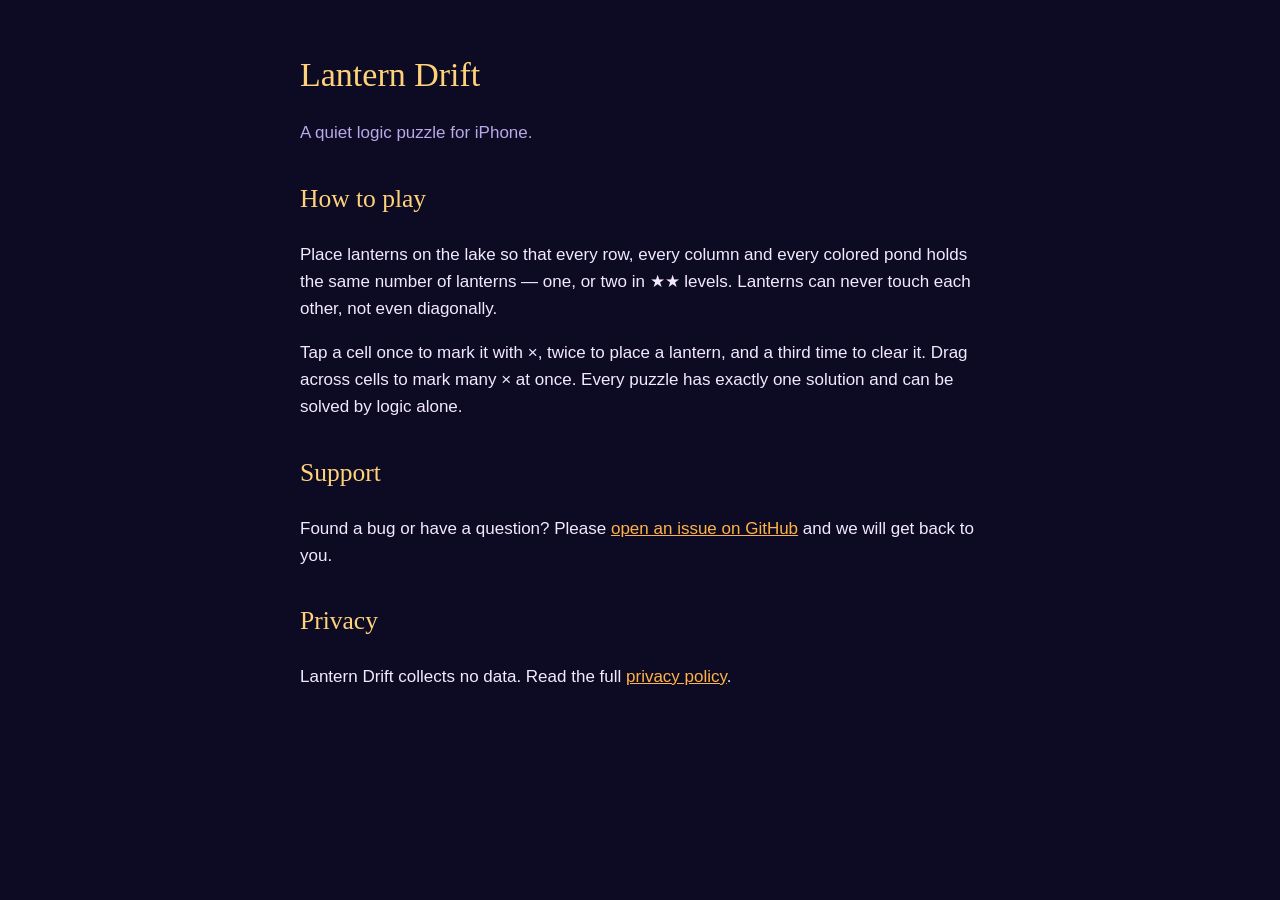
==== lantern-drift/index.html @ f0532e6d "Danadigit games site with Lantern Drift support and privacy pages Co-Authored-By: Claude Opus 5.5 <n" ====
<!doctype html>
<html lang="en">
<head>
<meta charset="utf-8"><meta name="viewport" content="width=device-width, initial-scale=1">
<title>Lantern Drift — Support</title>
<link rel="stylesheet" href="style.css">
</head>
<body><main>
<h1>Lantern Drift</h1>
<p class="dim">A quiet logic puzzle for iPhone.</p>
<h2>How to play</h2>
<p>Place lanterns on the lake so that every row, every column and every colored pond holds the same number of lanterns — one, or two in ★★ levels. Lanterns can never touch each other, not even diagonally.</p>
<p>Tap a cell once to mark it with ×, twice to place a lantern, and a third time to clear it. Drag across cells to mark many × at once. Every puzzle has exactly one solution and can be solved by logic alone.</p>
<h2>Support</h2>
<p>Found a bug or have a question? Please <a href="https://github.com/duyluong1994/danadigit-games/issues">open an issue on GitHub</a> and we will get back to you.</p>
<h2>Privacy</h2>
<p>Lantern Drift collects no data. Read the full <a href="privacy.html">privacy policy</a>.</p>
</main></body>
</html>
---- lantern-drift/style.css ----
:root { color-scheme: dark; }
body { margin: 0; background: #0d0b24; color: #f3e9ff; font: 17px/1.6 -apple-system, "Helvetica Neue", Arial, sans-serif; }
main { max-width: 680px; margin: 0 auto; padding: 48px 20px 80px; }
h1 { font-family: Georgia, serif; color: #ffd27a; font-weight: normal; font-size: 34px; margin: 0 0 8px; }
h2 { font-family: Georgia, serif; color: #ffd27a; font-weight: normal; margin-top: 32px; }
a { color: #ffb347; }
.dim { color: #b9a9e6; }
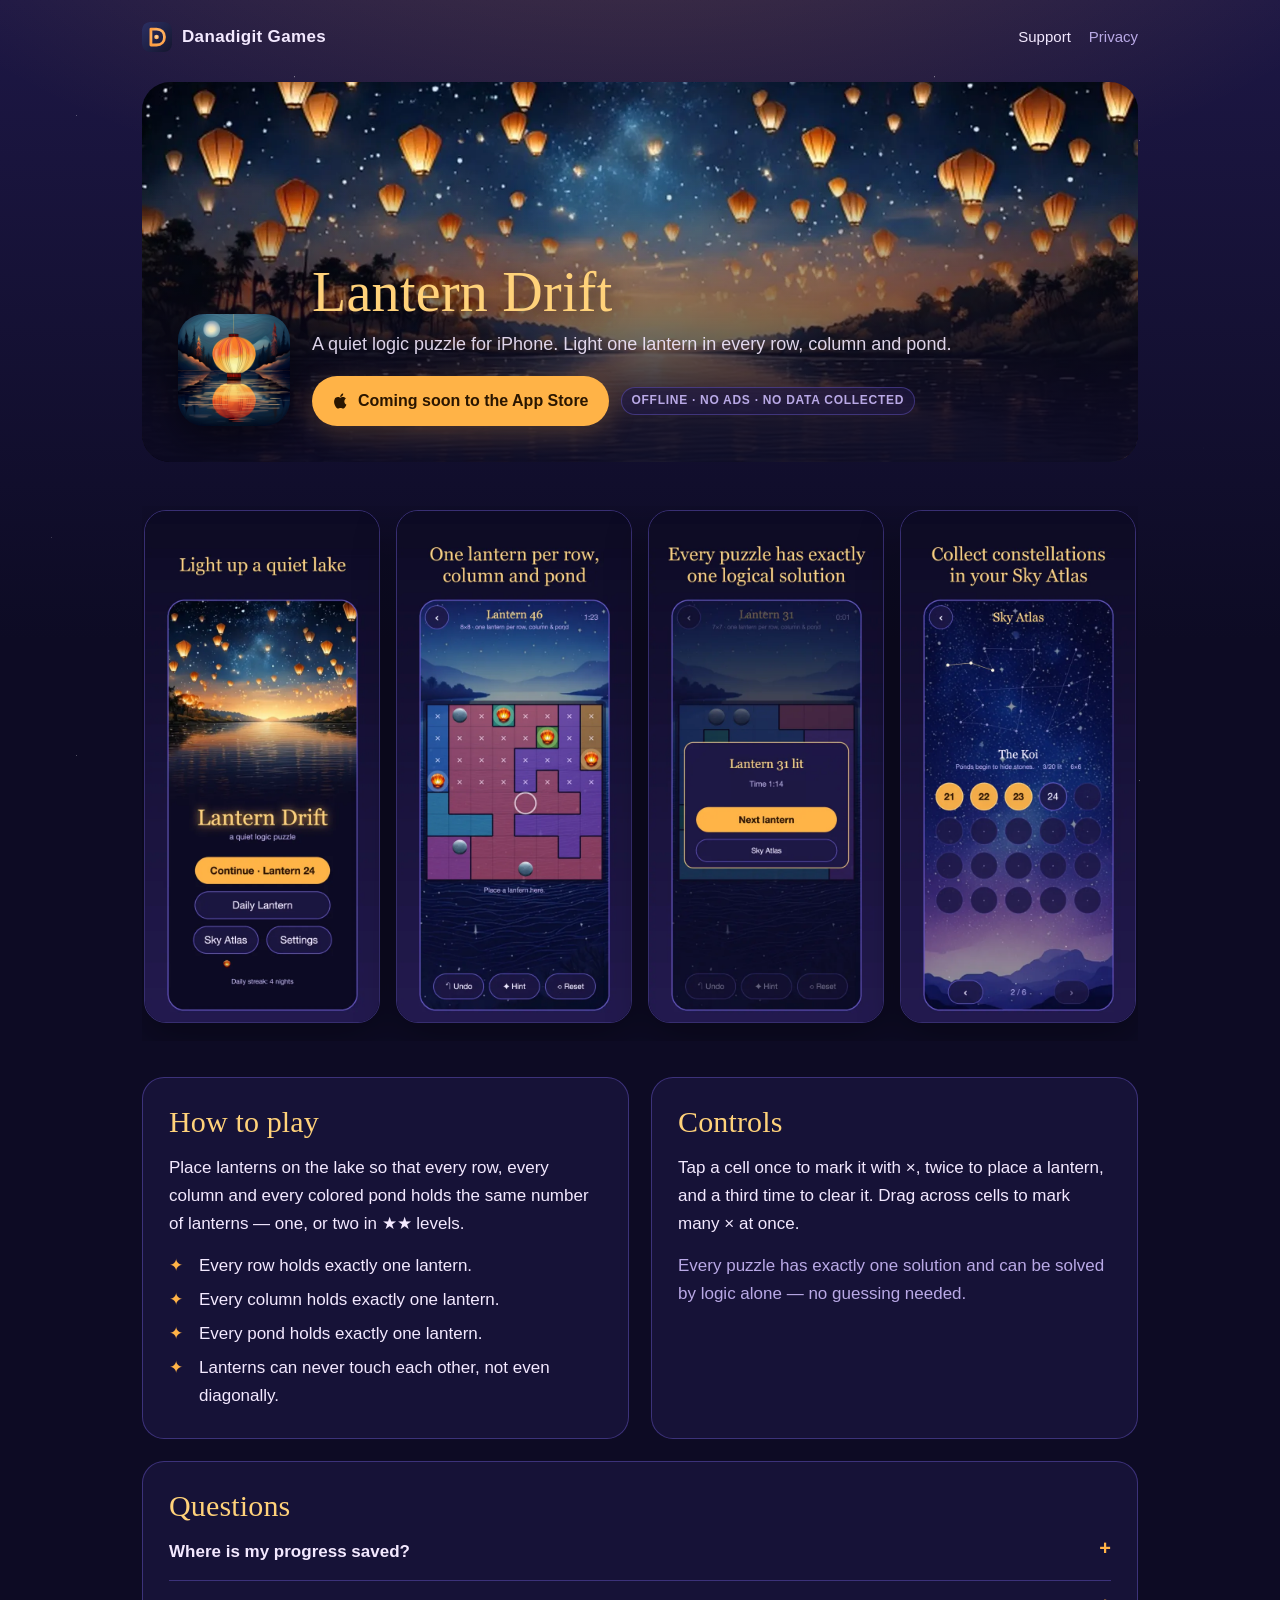
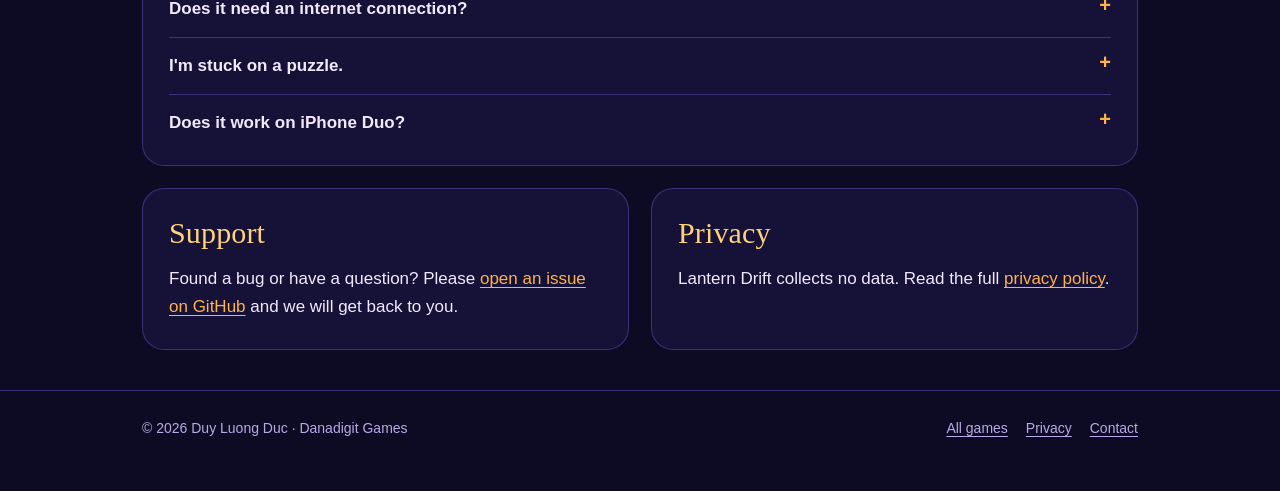
==== commit 01599cdc: "Redesign site: shared design tokens, per-game themes, Lantern Drift hero, screenshots and FAQ Co-Aut" ====
--- a/lantern-drift/index.html
+++ b/lantern-drift/index.html
@@ -3,17 +3,104 @@
 <head>
 <meta charset="utf-8"><meta name="viewport" content="width=device-width, initial-scale=1">
 <title>Lantern Drift — Support</title>
+<meta name="description" content="Lantern Drift is a calm logic puzzle for iPhone: place lanterns on a night lake so every row, column and pond holds one. Help, how to play and contact.">
+<meta name="theme-color" content="#0d0b24">
+<meta property="og:title" content="Lantern Drift — a calm logic puzzle for iPhone">
+<meta property="og:description" content="Release paper lanterns onto a quiet night lake. 120 calm logic puzzles plus a Daily Lantern every night.">
+<meta property="og:image" content="https://games.danadigit.com/lantern-drift/img/og.jpg">
+<meta property="og:url" content="https://games.danadigit.com/lantern-drift/">
+<meta name="twitter:card" content="summary_large_image">
+<link rel="icon" type="image/png" href="img/favicon.png">
+<link rel="apple-touch-icon" href="img/apple-touch-icon.png">
+<link rel="stylesheet" href="../style.css">
 <link rel="stylesheet" href="style.css">
 </head>
-<body><main>
-<h1>Lantern Drift</h1>
-<p class="dim">A quiet logic puzzle for iPhone.</p>
-<h2>How to play</h2>
-<p>Place lanterns on the lake so that every row, every column and every colored pond holds the same number of lanterns — one, or two in ★★ levels. Lanterns can never touch each other, not even diagonally.</p>
-<p>Tap a cell once to mark it with ×, twice to place a lantern, and a third time to clear it. Drag across cells to mark many × at once. Every puzzle has exactly one solution and can be solved by logic alone.</p>
-<h2>Support</h2>
-<p>Found a bug or have a question? Please <a href="https://github.com/duyluong1994/danadigit-games/issues">open an issue on GitHub</a> and we will get back to you.</p>
-<h2>Privacy</h2>
-<p>Lantern Drift collects no data. Read the full <a href="privacy.html">privacy policy</a>.</p>
-</main></body>
+<body>
+<div class="wrap">
+  <header class="topbar">
+    <a class="brand" href="../"><img src="../img/logo.svg" alt="">Danadigit Games</a>
+    <nav><a href="./" aria-current="page">Support</a><a href="privacy.html">Privacy</a></nav>
+  </header>
+
+  <section class="game-hero" aria-label="Lantern Drift">
+    <div class="inner">
+      <img class="app-icon" src="img/icon-256.png" alt="Lantern Drift app icon" width="112" height="112">
+      <div>
+        <h1>Lantern Drift</h1>
+        <p class="tagline">A quiet logic puzzle for iPhone. Light one lantern in every row, column and pond.</p>
+        <div class="actions">
+          <a class="btn" href="https://apps.apple.com/app/id6827719328">
+            <svg viewBox="0 0 24 24" fill="currentColor" aria-hidden="true"><path d="M16.4 12.6c0-2.5 2-3.7 2.1-3.8-1.2-1.7-3-1.9-3.6-2-1.5-.2-3 .9-3.8.9-.8 0-2-.9-3.3-.9-1.7 0-3.3 1-4.2 2.5-1.8 3.1-.5 7.7 1.3 10.2.9 1.2 1.9 2.6 3.2 2.6 1.3-.1 1.8-.8 3.3-.8s2 .8 3.3.8c1.4 0 2.2-1.2 3.1-2.5 1-1.4 1.4-2.8 1.4-2.9 0 0-2.8-1.1-2.8-4.1zM13.9 5.1c.7-.8 1.2-2 1-3.1-1 0-2.2.7-2.9 1.5-.6.7-1.2 1.9-1 3 1.1.1 2.2-.6 2.9-1.4z"/></svg>
+            Coming soon to the App Store
+          </a>
+          <span class="badge">Offline · No ads · No data collected</span>
+        </div>
+      </div>
+    </div>
+  </section>
+
+  <div class="shots" aria-label="Screenshots">
+    <img src="img/shot-01-menu.webp" alt="Lantern Drift title screen over a night lake" loading="lazy" width="600" height="1304">
+    <img src="img/shot-02-play.webp" alt="A puzzle in progress: one lantern per row, column and pond" loading="lazy" width="600" height="1304">
+    <img src="img/shot-04-win.webp" alt="Solved puzzle with lanterns drifting into the sky" loading="lazy" width="600" height="1304">
+    <img src="img/shot-05-atlas.webp" alt="The Sky Atlas: every solved puzzle lights a star" loading="lazy" width="600" height="1304">
+  </div>
+
+  <div class="grid-2">
+    <section class="panel">
+      <h2>How to play</h2>
+      <p>Place lanterns on the lake so that every row, every column and every colored pond holds the same number of lanterns — one, or two in ★★ levels.</p>
+      <ul class="rules">
+        <li>Every row holds exactly one lantern.</li>
+        <li>Every column holds exactly one lantern.</li>
+        <li>Every pond holds exactly one lantern.</li>
+        <li>Lanterns can never touch each other, not even diagonally.</li>
+      </ul>
+    </section>
+    <section class="panel">
+      <h2>Controls</h2>
+      <p>Tap a cell once to mark it with ×, twice to place a lantern, and a third time to clear it. Drag across cells to mark many × at once.</p>
+      <p class="dim">Every puzzle has exactly one solution and can be solved by logic alone — no guessing needed.</p>
+    </section>
+  </div>
+
+  <section class="panel faq" style="margin-bottom:22px">
+    <h2>Questions</h2>
+    <details>
+      <summary>Where is my progress saved?</summary>
+      <p>Your progress, best times, daily streak and settings are stored only on your iPhone. Deleting the app removes them.</p>
+    </details>
+    <details>
+      <summary>Does it need an internet connection?</summary>
+      <p>No. Lantern Drift works fully offline, including the Daily Lantern.</p>
+    </details>
+    <details>
+      <summary>I'm stuck on a puzzle.</summary>
+      <p>Use a hint, or turn on mistake highlighting in Settings to see rule breaks as you play. Undo is unlimited.</p>
+    </details>
+    <details>
+      <summary>Does it work on iPhone Duo?</summary>
+      <p>Yes. The board adapts when you fold or unfold the screen.</p>
+    </details>
+  </section>
+
+  <div class="grid-2">
+    <section class="panel">
+      <h2>Support</h2>
+      <p>Found a bug or have a question? Please <a href="https://github.com/duyluong1994/danadigit-games/issues">open an issue on GitHub</a> and we will get back to you.</p>
+    </section>
+    <section class="panel">
+      <h2>Privacy</h2>
+      <p>Lantern Drift collects no data. Read the full <a href="privacy.html">privacy policy</a>.</p>
+    </section>
+  </div>
+</div>
+
+<footer>
+  <div class="wrap">
+    <span>© 2026 Duy Luong Duc · Danadigit Games</span>
+    <nav><a href="../">All games</a><a href="privacy.html">Privacy</a><a href="https://github.com/duyluong1994/danadigit-games/issues">Contact</a></nav>
+  </div>
+</footer>
+</body>
 </html>
--- a/style.css
+++ b/style.css
@@ -0,0 +1,163 @@
+/* Danadigit Games — shared base.
+   Every page links this file first. A game's own style.css only overrides the tokens in :root
+   (and may add a few game-specific touches), so all pages share one layout. */
+
+:root {
+  color-scheme: dark;
+  --bg: #0f1020;
+  --bg-2: #171a33;
+  --panel: rgba(255, 255, 255, 0.045);
+  --panel-edge: rgba(255, 255, 255, 0.10);
+  --text: #eef0ff;
+  --dim: #a9adcf;
+  --accent: #ffb86b;
+  --accent-ink: #2a1600;
+  --heading: #ffe2b0;
+  --glow: rgba(255, 184, 107, 0.28);
+  --serif: "Iowan Old Style", "Palatino Linotype", Palatino, Georgia, serif;
+  --sans: -apple-system, BlinkMacSystemFont, "SF Pro Text", "Segoe UI", "Helvetica Neue", Arial, sans-serif;
+  --radius: 22px;
+  --wrap: 1040px;
+}
+
+* { box-sizing: border-box; }
+html { -webkit-text-size-adjust: 100%; scroll-behavior: smooth; }
+body {
+  margin: 0;
+  min-height: 100vh;
+  background:
+    radial-gradient(1200px 600px at 50% -200px, var(--glow), transparent 70%),
+    linear-gradient(180deg, var(--bg-2), var(--bg) 640px);
+  background-color: var(--bg);
+  color: var(--text);
+  font: 17px/1.65 var(--sans);
+  -webkit-font-smoothing: antialiased;
+}
+img { max-width: 100%; display: block; }
+a { color: var(--accent); text-underline-offset: 3px; text-decoration-thickness: 1px; }
+a:hover { text-decoration-thickness: 2px; }
+:focus-visible { outline: 2px solid var(--accent); outline-offset: 3px; border-radius: 6px; }
+
+h1, h2, h3 { font-family: var(--serif); font-weight: 500; color: var(--heading); line-height: 1.2; letter-spacing: 0.005em; }
+h1 { font-size: clamp(34px, 6vw, 56px); margin: 0 0 12px; }
+h2 { font-size: clamp(24px, 3.4vw, 30px); margin: 0 0 14px; }
+h3 { font-size: 20px; margin: 0 0 6px; }
+p { margin: 0 0 14px; }
+.dim { color: var(--dim); }
+.wrap { max-width: var(--wrap); margin: 0 auto; padding: 0 22px; }
+.narrow { max-width: 720px; }
+
+/* Top bar */
+.topbar { display: flex; align-items: center; justify-content: space-between; gap: 16px; padding: 22px 0; }
+.brand { display: inline-flex; align-items: center; gap: 10px; color: var(--text); text-decoration: none; font-weight: 600; letter-spacing: 0.02em; }
+.brand img, .brand svg { width: 30px; height: 30px; border-radius: 8px; }
+.topbar nav { display: flex; gap: 18px; font-size: 15px; }
+.topbar nav a { color: var(--dim); text-decoration: none; }
+.topbar nav a:hover, .topbar nav a[aria-current] { color: var(--text); }
+
+/* Buttons and badges */
+.btn {
+  display: inline-flex; align-items: center; gap: 8px;
+  padding: 12px 20px; border-radius: 999px;
+  background: var(--accent); color: var(--accent-ink);
+  font-weight: 600; font-size: 16px; text-decoration: none;
+  box-shadow: 0 8px 28px var(--glow);
+  transition: transform .15s ease, box-shadow .15s ease;
+}
+.btn:hover { transform: translateY(-1px); box-shadow: 0 10px 34px var(--glow); }
+.btn.ghost { background: transparent; color: var(--text); border: 1px solid var(--panel-edge); box-shadow: none; }
+.btn.ghost:hover { border-color: var(--accent); }
+.btn svg { width: 18px; height: 18px; }
+.badge {
+  display: inline-block; padding: 3px 10px; border-radius: 999px;
+  font-size: 12px; font-weight: 600; letter-spacing: 0.06em; text-transform: uppercase;
+  background: var(--panel); border: 1px solid var(--panel-edge); color: var(--dim);
+}
+.badge.live { color: var(--accent); border-color: color-mix(in srgb, var(--accent) 45%, transparent); }
+.actions { display: flex; flex-wrap: wrap; gap: 12px; align-items: center; }
+
+/* Studio hero */
+.studio-hero { padding: 56px 0 40px; text-align: center; }
+.studio-hero p { font-size: 19px; max-width: 560px; margin: 0 auto; }
+.pillars { display: flex; flex-wrap: wrap; justify-content: center; gap: 10px; margin-top: 26px; }
+
+/* Game cards (root page) */
+.games { display: grid; grid-template-columns: repeat(auto-fit, minmax(300px, 1fr)); gap: 22px; padding: 24px 0 40px; }
+.card {
+  position: relative; overflow: hidden;
+  border-radius: var(--radius);
+  background: var(--card-bg, var(--panel));
+  border: 1px solid var(--card-edge, var(--panel-edge));
+  color: var(--card-text, var(--text));
+  display: flex; flex-direction: column;
+  transition: transform .2s ease, box-shadow .2s ease;
+}
+.card:hover { transform: translateY(-3px); box-shadow: 0 18px 50px rgba(0, 0, 0, 0.35); }
+.card-art { aspect-ratio: 16 / 8; background: var(--card-art-bg, #222); background-size: cover; background-position: center; position: relative; }
+.card-art::after { content: ""; position: absolute; inset: 0; background: linear-gradient(180deg, transparent 45%, var(--card-bg-solid, var(--bg)) 100%); }
+.card-body { padding: 0 24px 24px; margin-top: -42px; position: relative; z-index: 1; display: flex; flex-direction: column; gap: 10px; flex: 1; }
+.card-head { display: flex; align-items: flex-end; gap: 14px; }
+.card-icon { width: 76px; height: 76px; border-radius: 18px; box-shadow: 0 8px 24px rgba(0, 0, 0, 0.45); flex: none; }
+.card h3 { color: var(--card-heading, var(--heading)); font-size: 24px; margin: 0; }
+.card p { color: var(--card-dim, var(--dim)); margin: 0; }
+.card .links { display: flex; flex-wrap: wrap; gap: 16px; margin-top: auto; padding-top: 8px; font-size: 15px; }
+.card .links a { color: var(--card-accent, var(--accent)); }
+.card .stretch::before { content: ""; position: absolute; inset: 0; z-index: 0; }
+.card .links { position: relative; z-index: 2; }
+
+/* Game hero (support pages) */
+.game-hero { position: relative; border-radius: calc(var(--radius) + 6px); overflow: hidden; margin: 8px 0 44px; min-height: 380px; display: flex; align-items: flex-end; background: var(--bg-2) center / cover no-repeat; }
+.game-hero::before { content: ""; position: absolute; inset: 0; background: linear-gradient(180deg, rgba(0,0,0,0) 20%, color-mix(in srgb, var(--bg) 92%, transparent) 88%); }
+.game-hero .inner { position: relative; padding: 36px; display: flex; gap: 22px; align-items: flex-end; flex-wrap: wrap; }
+.game-hero .app-icon { width: 112px; height: 112px; border-radius: 26px; box-shadow: 0 12px 40px rgba(0, 0, 0, 0.5); }
+.game-hero h1 { margin: 0 0 4px; text-shadow: 0 2px 20px rgba(0, 0, 0, 0.5); }
+.game-hero .tagline { color: var(--text); opacity: .9; margin: 0 0 16px; font-size: 18px; }
+
+/* Screenshot strip */
+.shots { display: grid; grid-auto-flow: column; grid-auto-columns: minmax(190px, 1fr); gap: 16px; overflow-x: auto; scroll-snap-type: x mandatory; padding: 4px 2px 18px; margin-bottom: 36px; }
+.shots img { width: 100%; height: auto; aspect-ratio: 1320 / 2868; object-fit: cover; border-radius: 22px; scroll-snap-align: start; border: 1px solid var(--panel-edge); box-shadow: 0 14px 40px rgba(0, 0, 0, 0.35); }
+
+/* Content sections */
+.grid-2 { display: grid; grid-template-columns: repeat(auto-fit, minmax(280px, 1fr)); gap: 22px; margin-bottom: 22px; }
+.panel { background: var(--panel); border: 1px solid var(--panel-edge); border-radius: var(--radius); padding: 26px 26px 14px; }
+.panel ul { margin: 0 0 14px; padding-left: 20px; }
+.panel li { margin-bottom: 6px; }
+.rules { list-style: none; padding: 0 !important; }
+.rules li { position: relative; padding-left: 30px; }
+.rules li::before { content: var(--bullet, "✦"); position: absolute; left: 0; color: var(--accent); }
+.faq details { border-top: 1px solid var(--panel-edge); padding: 14px 0; }
+.faq details:first-of-type { border-top: 0; padding-top: 0; }
+.faq summary { cursor: pointer; font-weight: 600; list-style: none; display: flex; justify-content: space-between; gap: 12px; }
+.faq summary::-webkit-details-marker { display: none; }
+.faq summary::after { content: "+"; color: var(--accent); font-size: 20px; line-height: 1; }
+.faq details[open] summary::after { content: "−"; }
+.faq details p { margin: 10px 0 0; color: var(--dim); }
+
+/* Privacy / long-form */
+.doc { padding: 8px 0 20px; }
+.doc .panel { padding: 34px 34px 22px; }
+.doc h2 { font-size: 22px; margin-top: 30px; }
+.doc h2:first-of-type { margin-top: 10px; }
+.summary-chip { display: inline-flex; gap: 8px; align-items: center; margin: 4px 0 20px; }
+
+/* Footer */
+footer { border-top: 1px solid var(--panel-edge); margin-top: 40px; padding: 26px 0 50px; color: var(--dim); font-size: 14px; }
+footer .wrap { display: flex; flex-wrap: wrap; gap: 12px 24px; justify-content: space-between; }
+footer a { color: var(--dim); }
+footer nav { display: flex; gap: 18px; flex-wrap: wrap; }
+
+@media (max-width: 600px) {
+  body { font-size: 16px; }
+  .topbar nav { gap: 14px; font-size: 14px; }
+  .game-hero { margin-bottom: 32px; }
+  .game-hero { min-height: 440px; }
+  .game-hero::before { background: linear-gradient(180deg, rgba(0,0,0,0) 0%, color-mix(in srgb, var(--bg) 70%, transparent) 40%, var(--bg) 92%) !important; }
+  .game-hero .inner { padding: 22px; }
+  .game-hero .app-icon { width: 84px; height: 84px; border-radius: 20px; }
+  .shots { grid-auto-columns: 62%; }
+  .doc .panel, .panel { padding: 22px 20px 10px; }
+}
+
+@media (prefers-reduced-motion: reduce) {
+  * { transition: none !important; scroll-behavior: auto !important; }
+}
--- a/lantern-drift/style.css
+++ b/lantern-drift/style.css
@@ -1,7 +1,36 @@
-:root { color-scheme: dark; }
-body { margin: 0; background: #0d0b24; color: #f3e9ff; font: 17px/1.6 -apple-system, "Helvetica Neue", Arial, sans-serif; }
-main { max-width: 680px; margin: 0 auto; padding: 48px 20px 80px; }
-h1 { font-family: Georgia, serif; color: #ffd27a; font-weight: normal; font-size: 34px; margin: 0 0 8px; }
-h2 { font-family: Georgia, serif; color: #ffd27a; font-weight: normal; margin-top: 32px; }
-a { color: #ffb347; }
-.dim { color: #b9a9e6; }
+/* Lantern Drift theme: night lake, amber lanterns. Colors match src/ui/kit.ts in the game.
+   Linked after ../style.css. */
+
+:root {
+  --bg: #0d0b24;
+  --bg-2: #1d1745;
+  --panel: rgba(29, 23, 69, 0.62);
+  --panel-edge: rgba(106, 90, 205, 0.45);
+  --text: #f3e9ff;
+  --dim: #b9a9e6;
+  --accent: #ffb347;
+  --accent-ink: #2a1600;
+  --heading: #ffd27a;
+  --glow: rgba(255, 179, 71, 0.22);
+  --serif: Georgia, "Times New Roman", serif;
+  --bullet: "✦";
+}
+
+/* Faint star field behind everything. */
+body::before {
+  content: ""; position: fixed; inset: 0; pointer-events: none; z-index: -1;
+  background-image:
+    radial-gradient(1.2px 1.2px at 12% 18%, rgba(255,255,255,.7), transparent 60%),
+    radial-gradient(1px 1px at 28% 62%, rgba(255,255,255,.5), transparent 60%),
+    radial-gradient(1.4px 1.4px at 46% 12%, rgba(255,255,255,.65), transparent 60%),
+    radial-gradient(1px 1px at 63% 44%, rgba(255,255,255,.45), transparent 60%),
+    radial-gradient(1.3px 1.3px at 78% 22%, rgba(255,255,255,.7), transparent 60%),
+    radial-gradient(1px 1px at 88% 70%, rgba(255,255,255,.5), transparent 60%),
+    radial-gradient(1px 1px at 8% 84%, rgba(255,255,255,.4), transparent 60%),
+    radial-gradient(1.2px 1.2px at 55% 88%, rgba(255,255,255,.45), transparent 60%);
+  background-size: 640px 640px;
+}
+body { position: relative; z-index: 0; }
+
+.game-hero { background-image: url("img/hero.webp"); background-position: center 35%; }
+.game-hero::before { background: linear-gradient(180deg, rgba(13,11,36,0) 25%, rgba(13,11,36,.92) 90%); }
